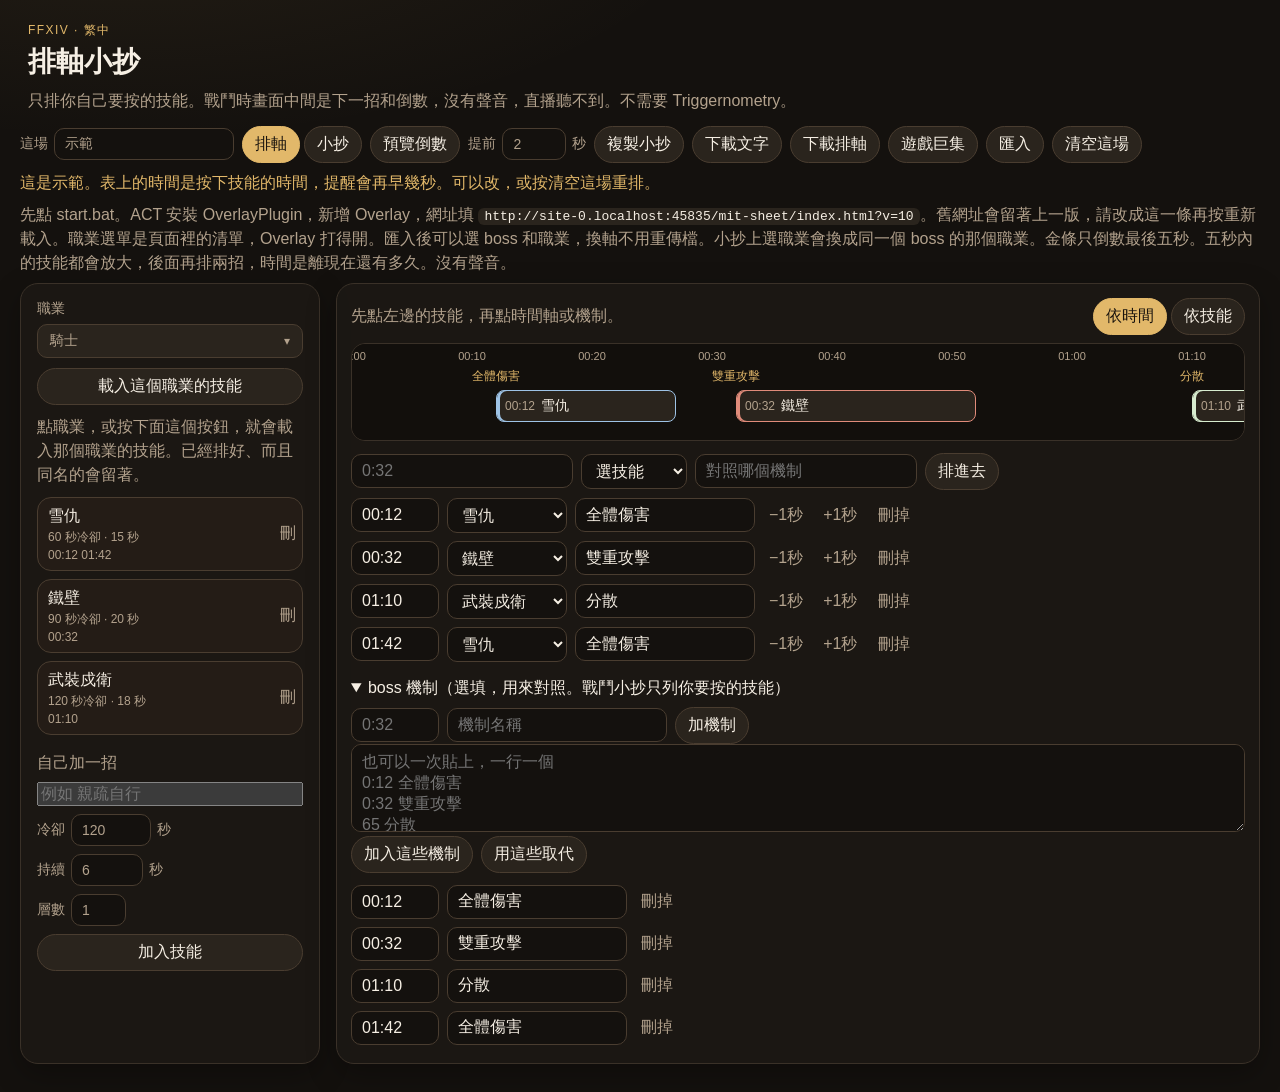
==== mit-sheet/index.html @ 3eadb002 "小抄上換職業會帶入同一個 boss 的那個職業排軸。 先前只改按鈕和技能表，占星已排好的施放還留在畫面上。現在選白魔法師會換成這場備份裡的白魔法師，沒有的職業不會被選上。  Co-authored-b" ====
<!DOCTYPE html>
<html lang="zh-Hant">
<head>
  <meta charset="UTF-8">
  <meta name="viewport" content="width=device-width, initial-scale=1">
  <title>排軸小抄</title>
  <link rel="stylesheet" href="styles.css?v=10">
</head>
<body class="mode-plan">
  <header class="top">
    <div class="brand">
      <p class="eyebrow">FFXIV · 繁中</p>
      <h1>排軸小抄</h1>
    </div>
    <p class="lede">只排你自己要按的技能。戰鬥時畫面中間是下一招和倒數，沒有聲音，直播聽不到。不需要 Triggernometry。</p>
  </header>

  <div class="toolbar">
    <label>這場
      <input id="fight-name" type="text" maxlength="40" placeholder="例如 M9S" autocomplete="off">
    </label>
    <div class="modes" role="tablist">
      <button type="button" id="mode-plan" data-act="mode" data-mode="plan" aria-pressed="true">排軸</button>
      <button type="button" id="mode-sheet" data-act="mode" data-mode="sheet" aria-pressed="false">小抄</button>
    </div>
    <button type="button" data-act="preview" title="跳到第一招前幾秒，看倒數開始後的畫面。沒有聲音。">預覽倒數</button>
    <label title="小抄會早這幾秒把下一招放大。表上的時間仍是你按下技能的時間。">提前
      <input id="lead" type="number" min="0" max="10" step="0.5" value="2" aria-label="提前提醒秒數">
      秒
    </label>
    <button type="button" data-act="copy">複製小抄</button>
    <button type="button" data-act="download" data-kind="text">下載文字</button>
    <button type="button" data-act="download" data-kind="json">下載排軸</button>
    <button type="button" data-act="download" data-kind="macro" title="會寫進遊戲聊天窗，直播看得到。這頁的倒數不會出聲。">遊戲巨集</button>
    <button type="button" data-act="import" title="小抄 json，或減傷表網站下載的整包備份">匯入</button>
    <button type="button" id="show-mit" data-act="show-mit" hidden>換軸</button>
    <input id="import-file" type="file" accept="application/json,.json" hidden>
    <button type="button" id="clear-plan" data-act="clear">清空這場</button>
  </div>
  <p id="status" class="status" role="status"></p>
  <p id="demo-note" class="demo-note" hidden>這是示範。表上的時間是按下技能的時間，提醒會再早幾秒。可以改，或按清空這場重排。</p>
    <p class="help">先點 start.bat。ACT 安裝 OverlayPlugin，新增 Overlay，網址填 <code id="origin-url">http://127.0.0.1:8766/?v=10</code>。舊網址會留著上一版，請改成這一條再按重新載入。職業選單是頁面裡的清單，Overlay 打得開。匯入後可以選 boss 和職業，換軸不用重傳檔。小抄上選職業會換成同一個 boss 的那個職業。金條只倒數最後五秒。五秒內的技能都會放大，後面再排兩招，時間是離現在還有多久。沒有聲音。</p>
  <div id="mit-import" class="mit-import" hidden>
    <p>同一份備份可以有同一個 boss 的不同職業。選 boss 和職業，再按帶進小抄。換軸不用重新匯入。</p>
    <div class="row">
      <label>Boss
        <span class="job-pick">
          <button type="button" id="mit-raid" data-act="mit-raid-menu" aria-haspopup="listbox" aria-expanded="false">選 boss</button>
          <div id="mit-raid-menu" class="job-menu" hidden role="listbox"></div>
        </span>
      </label>
      <label>職業
        <span class="job-pick">
          <button type="button" id="mit-job" data-act="mit-job-menu" aria-haspopup="listbox" aria-expanded="false">選職業</button>
          <div id="mit-job-menu" class="job-menu" hidden role="listbox"></div>
        </span>
      </label>
      <button type="button" data-act="mit-go">帶進小抄</button>
      <button type="button" data-act="mit-cancel">關閉</button>
    </div>
  </div>

  <div id="plan" class="plan">
    <aside class="skills-panel">
      <label class="field">職業
        <span class="job-pick">
          <button type="button" id="job" data-act="plan-job-menu" aria-haspopup="listbox" aria-expanded="false" aria-label="職業">選職業</button>
          <div id="plan-job-menu" class="job-menu" hidden role="listbox"></div>
        </span>
      </label>
      <button type="button" data-act="load-job">載入這個職業的技能</button>
      <p class="hint">點職業，或按下面這個按鈕，就會載入那個職業的技能。已經排好、而且同名的會留著。</p>
      <div id="skill-list"></div>
      <form id="skill-form" class="stack">
        <p class="form-title">自己加一招</p>
        <input id="skill-name" name="name" placeholder="例如 親疏自行" maxlength="24" autocomplete="off" required aria-label="技能名稱">
        <label>冷卻 <input name="cooldown" type="number" min="1" max="3600" value="120" required> 秒</label>
        <label>持續 <input name="duration" type="number" min="0" max="120" value="6" required> 秒</label>
        <label>層數 <input name="charges" type="number" min="1" max="9" value="1" required></label>
        <button type="submit">加入技能</button>
      </form>
    </aside>
    <main class="board">
      <div class="board-head">
        <p id="arm-hint">先點左邊的技能，再點時間軸或機制。</p>
        <div class="modes">
          <button type="button" id="group-time" data-act="group" data-group="time" aria-pressed="true">依時間</button>
          <button type="button" id="group-skill" data-act="group" data-group="skill" aria-pressed="false">依技能</button>
        </div>
      </div>
      <div id="timeline"></div>
      <div id="cast-list"></div>
      <details class="mech" open>
        <summary>boss 機制（選填，用來對照。戰鬥小抄只列你要按的技能）</summary>
        <form id="mech-form" class="row">
          <input name="time" type="text" placeholder="0:32" aria-label="機制時間" autocomplete="off">
          <input name="name" type="text" placeholder="機制名稱" maxlength="40" aria-label="機制名稱" autocomplete="off">
          <button type="submit">加機制</button>
        </form>
        <textarea id="paste" rows="4" placeholder="也可以一次貼上，一行一個&#10;0:12 全體傷害&#10;0:32 雙重攻擊&#10;65 分散"></textarea>
        <div class="row">
          <button type="button" data-act="paste-add">加入這些機制</button>
          <button type="button" data-act="paste-replace">用這些取代</button>
        </div>
        <div id="mech-list"></div>
      </details>
    </main>
  </div>

  <section id="sheet" class="sheet" hidden>
    <div class="sheet-bar">
      <label class="sheet-job">職業
        <span class="job-pick">
          <button type="button" id="sheet-job" data-act="job-menu" aria-haspopup="listbox" aria-expanded="false" aria-label="畫面上的職業">選職業</button>
          <div id="sheet-job-menu" class="job-menu" hidden role="listbox"></div>
        </span>
      </label>
      <button type="button" data-act="preview" title="跳到第一招前幾秒，看倒數開始後的畫面。沒有聲音。">預覽倒數</button>
      <p id="clock">--:--</p>
      <p id="act-status">尚未開始</p>
      <button type="button" data-act="practice">開始練習</button>
      <button type="button" data-act="pause">暫停</button>
      <button type="button" data-act="reset-clock">重來</button>
      <button type="button" data-act="import">匯入</button>
      <button type="button" data-act="mode" data-mode="plan">回排軸</button>
    </div>
    <p id="sheet-msg" class="sheet-msg"></p>
    <div class="hero wait" id="hero">
      <p id="hero-kicker"></p>
      <div id="hero-meter" class="meter" hidden><span id="hero-meter-fill"></span></div>
      <div id="hero-stack"></div>
      <p id="hero-warn"></p>
    </div>
    <ol id="next-two" class="next-two" hidden></ol>
    <ol id="sheet-list"></ol>
    <p class="hint sheet-hint">沒有聲音。金條只在最後五秒縮短。五秒內的技能都會放大，佇列再多兩招，顯示的是相對時間。選職業會換成這場備份裡同一個 boss 的那個職業。空白鍵開始或暫停練習，R 重來。</p>
  </section>

  <script src="skills.js?v=10"></script>
  <script src="logic.js?v=10"></script>
  <script src="app.js?v=10"></script>
</body>
</html>
---- mit-sheet/styles.css ----
:root {
  color-scheme: dark;
  --bg: #14110e;
  --side: #1c1814;
  --card: #2a241d;
  --card-line: #4a3d30;
  --text: #f6efe4;
  --muted: #b3a28d;
  --gold: #e2b86a;
  --danger: #e08b7a;
  --shadow: 0 10px 30px rgba(0, 0, 0, 0.28);
  font-family: "Microsoft JhengHei", "PingFang TC", "Noto Sans TC", sans-serif;
}

* { box-sizing: border-box; }

body {
  margin: 0;
  min-height: 100vh;
  background:
    radial-gradient(1200px 500px at 10% -10%, rgba(226, 184, 106, 0.08), transparent 50%),
    var(--bg);
  color: var(--text);
}

body.as-overlay.mode-sheet,
body.preview-overlay.mode-sheet {
  background: transparent;
  min-height: 0;
}

body.as-overlay.mode-sheet .top,
body.as-overlay.mode-sheet .toolbar,
body.as-overlay.mode-sheet .help,
body.as-overlay.mode-sheet .demo-note,
body.as-overlay.mode-sheet .status,
body.as-overlay.mode-sheet .sheet-hint,
body.preview-overlay.mode-sheet .top,
body.preview-overlay.mode-sheet .toolbar,
body.preview-overlay.mode-sheet .help,
body.preview-overlay.mode-sheet .demo-note,
body.preview-overlay.mode-sheet .status,
body.preview-overlay.mode-sheet .sheet-hint {
  display: none;
}

body.as-overlay.mode-sheet .sheet,
body.preview-overlay.mode-sheet .sheet {
  background: rgba(16, 14, 12, 0.46);
  border: 0;
  box-shadow: none;
  margin: 8px;
  padding: 8px 12px 10px;
  width: min(420px, calc(100vw - 16px));
}

body.as-overlay.mode-sheet #sheet-list,
body.preview-overlay.mode-sheet #sheet-list,
body.as-overlay.mode-sheet .sheet-msg,
body.preview-overlay.mode-sheet .sheet-msg,
body.as-overlay.mode-sheet #clock,
body.preview-overlay.mode-sheet #clock,
body.as-overlay.mode-sheet #act-status,
body.preview-overlay.mode-sheet #act-status,
body.as-overlay.mode-sheet [data-act="practice"],
body.preview-overlay.mode-sheet [data-act="practice"],
body.as-overlay.mode-sheet [data-act="pause"],
body.preview-overlay.mode-sheet [data-act="pause"],
body.as-overlay.mode-sheet [data-act="reset-clock"],
body.preview-overlay.mode-sheet [data-act="reset-clock"],
body.as-overlay.mode-sheet [data-act="import"],
body.preview-overlay.mode-sheet [data-act="import"] {
  display: none;
}

body.as-overlay.mode-sheet .hero,
body.preview-overlay.mode-sheet .hero {
  min-height: 0;
  padding: 2px 2px 6px;
  background: transparent;
}

body.as-overlay.mode-sheet #hero-skill,
body.preview-overlay.mode-sheet #hero-skill {
  font-size: 64px;
}

body.as-overlay.mode-sheet #hero-note,
body.preview-overlay.mode-sheet #hero-note {
  font-size: 18px;
}

body.as-overlay.mode-sheet .sheet-bar button,
body.preview-overlay.mode-sheet .sheet-bar button,
body.as-overlay.mode-sheet .sheet-bar select,
body.preview-overlay.mode-sheet .sheet-bar select {
  background: rgba(20, 17, 14, 0.35);
}

body.as-overlay.mode-sheet .sheet li,
body.as-overlay.mode-sheet .sheet-bar,
body.preview-overlay.mode-sheet .sheet li,
body.preview-overlay.mode-sheet .sheet-bar {
  text-shadow: 0 2px 0 #000, 0 0 8px #000;
}

body.as-overlay.mode-sheet .sheet-bar select,
body.preview-overlay.mode-sheet .sheet-bar select,
body.as-overlay.mode-sheet .sheet-bar button,
body.preview-overlay.mode-sheet .sheet-bar button {
  text-shadow: none;
}

button, input, select, textarea { font: inherit; color: inherit; }

button, .modes button, .toolbar > button, .stack button, .row button {
  background: #2a241d;
  border: 1px solid var(--card-line);
  border-radius: 999px;
  padding: 7px 12px;
  cursor: pointer;
}

button:hover, .skill-main:hover { border-color: var(--gold); }

button:focus-visible, input:focus-visible, select:focus-visible, textarea:focus-visible {
  outline: 2px solid var(--gold);
  outline-offset: 2px;
}

.modes button[aria-pressed="true"] {
  background: var(--gold);
  color: #1a140e;
  border-color: var(--gold);
}

.text-btn {
  background: transparent;
  border: 0;
  color: var(--muted);
  padding: 4px 6px;
}

.top {
  padding: 22px 28px 4px;
}

.eyebrow {
  margin: 0 0 4px;
  color: var(--gold);
  letter-spacing: 0.12em;
  font-size: 12px;
}

h1 { font-weight: 650; margin: 0; font-size: 28px; }

.lede {
  margin: 8px 0 0;
  max-width: 820px;
  color: var(--muted);
  line-height: 1.55;
}

body.mode-sheet .top,
body.mode-sheet .toolbar,
body.mode-sheet .help,
body.mode-sheet .demo-note,
body.mode-sheet .status,
body.mode-sheet .mit-import {
  display: none;
}

.toolbar, .row, .sheet-bar, .board-head {
  display: flex;
  flex-wrap: wrap;
  gap: 8px;
  align-items: center;
}

.toolbar { padding: 8px 20px 0; }

.toolbar label, .field, .stack label, .check {
  display: inline-flex;
  gap: 6px;
  align-items: center;
  color: var(--muted);
  font-size: 14px;
}

input[type="text"], input[type="number"], select, textarea {
  background: #14110e;
  border: 1px solid var(--card-line);
  border-radius: 10px;
  padding: 7px 10px;
}

textarea { width: 100%; resize: vertical; }

.field { display: flex; flex-direction: column; align-items: stretch; gap: 6px; }

#fight-name { width: 180px; }
#lead { width: 64px; }

.status, .demo-note, .help, .hint {
  margin: 8px 20px;
  color: var(--muted);
  line-height: 1.5;
}

.status:empty { display: none; }

.demo-note { color: var(--gold); }

.help-steps { margin-top: 0; }
.help-steps summary { cursor: pointer; color: var(--text); }
.help-steps ol { margin: 8px 0 0; padding-left: 1.3em; }
.help-steps li { margin: 4px 0; }

.mit-import {
  margin: 8px 20px;
  padding: 12px 14px;
  border: 1px solid var(--gold);
  border-radius: 14px;
  background: #241c16;
}
.mit-import[hidden] { display: none !important; }
.mit-import p { margin: 0 0 8px; }

.help code {
  color: var(--text);
  background: #2a241d;
  padding: 1px 6px;
  border-radius: 6px;
  white-space: nowrap;
}

.plan {
  display: grid;
  grid-template-columns: 300px 1fr;
  gap: 16px;
  padding: 0 20px 28px;
}

.plan[hidden], .sheet[hidden] { display: none !important; }

.skills-panel, .board, .sheet {
  background: rgba(28, 24, 20, 0.92);
  border: 1px solid #3a3128;
  border-radius: 18px;
  box-shadow: var(--shadow);
}

.skills-panel {
  padding: 16px;
  display: flex;
  flex-direction: column;
  gap: 10px;
  overflow: visible;
}

.skills-panel .hint, .board .hint { margin: 0; }

#skill-list {
  display: flex;
  flex-direction: column;
  gap: 8px;
  max-height: min(520px, calc(100vh - 460px));
  overflow: auto;
}

.skill {
  display: flex;
  gap: 4px;
  align-items: stretch;
  border: 1px solid var(--card-line);
  border-radius: 14px;
  background: #241c16;
}

.skill.on { border-color: var(--gold); }

.skill.bad { border-color: var(--danger); }

.skill-main {
  flex: 1;
  text-align: left;
  border: 0;
  background: transparent;
  border-radius: 14px;
  padding: 8px 10px;
  display: flex;
  flex-direction: column;
  gap: 2px;
  cursor: pointer;
}

.skill-name { font-size: 16px; }
.skill-meta, .skill-when { color: var(--muted); font-size: 12px; }
.skill.on .skill-when { color: var(--gold); }

.stack { display: flex; flex-direction: column; gap: 8px; }
.form-title { margin: 8px 0 0; color: var(--muted); }

.board { padding: 14px 14px 18px; min-width: 0; }

.board-head { justify-content: space-between; margin-bottom: 8px; }
#arm-hint { margin: 0; color: var(--muted); }

.ruler-scroll {
  overflow-x: auto;
  border: 1px solid #3a3128;
  border-radius: 14px;
  background: #120f0c;
}

.ruler { position: relative; min-height: 92px; }

.tick, .mech-mark, .pill { position: absolute; }

.tick {
  top: 6px;
  transform: translateX(-50%);
  color: var(--muted);
  font-size: 11px;
}

.mech-mark {
  top: 24px;
  transform: translateX(-50%);
  max-width: 108px;
  overflow: hidden;
  text-overflow: ellipsis;
  white-space: nowrap;
  background: transparent;
  border: 0;
  color: var(--gold);
  font-size: 12px;
  padding: 0 4px;
}

.pill {
  height: 32px;
  display: flex;
  align-items: center;
  gap: 6px;
  padding: 0 8px;
  border-radius: 8px;
  background: #2a241d;
  border: 1px solid var(--c, var(--gold));
  box-shadow: inset 3px 0 0 var(--c, var(--gold));
  cursor: grab;
  overflow: hidden;
  white-space: nowrap;
}

.pill.bad { border-color: var(--danger); box-shadow: inset 3px 0 0 var(--danger); }
.pill-time { color: var(--muted); font-size: 12px; }
.pill-name { font-size: 14px; }

#cast-list, #mech-list { display: flex; flex-direction: column; gap: 8px; margin-top: 12px; }

.cast, .adder {
  display: flex;
  flex-wrap: wrap;
  gap: 8px;
  align-items: center;
}

.cast input[type="text"] { width: 88px; }
.cast select { min-width: 120px; }
.cast input[aria-label="備註"], .cast input[aria-label="機制名稱"] { width: 180px; }

.cast.bad { background: rgba(224, 139, 122, 0.08); border-radius: 12px; padding: 4px; }

.warn { color: var(--danger); font-size: 13px; }

.skill-head {
  margin: 12px 0 0;
  color: var(--gold);
  font-size: 15px;
}

.mech { margin-top: 16px; }
.mech summary { cursor: pointer; color: var(--text); margin-bottom: 8px; }
.mech .row input[name="time"] { width: 88px; }
.mech .row input[name="name"] { width: 220px; }

.sheet { margin: 12px 20px 28px; padding: 16px 18px 22px; }
body.mode-sheet .sheet { margin-top: 16px; }

.sheet-bar { margin-bottom: 8px; }
.sheet-job {
  display: inline-flex;
  gap: 6px;
  align-items: center;
  color: var(--muted);
  font-size: 14px;
}
.job-pick { position: relative; }
#sheet-job { min-width: 128px; text-align: left; }
.job-menu {
  position: absolute;
  z-index: 30;
  top: calc(100% + 6px);
  left: 0;
  width: 168px;
  max-height: 240px;
  overflow: auto;
  padding: 6px;
  border: 1px solid var(--card-line);
  border-radius: 12px;
  background: rgba(20, 16, 12, 0.96);
  box-shadow: var(--shadow);
}
.job-menu[hidden] { display: none !important; }
.job-group { margin: 8px 8px 2px; color: var(--muted); font-size: 12px; }
.job-choice {
  display: block;
  width: 100%;
  text-align: left;
  border: 0;
  border-radius: 8px;
  background: transparent;
  padding: 6px 8px;
}
.job-choice.on { color: var(--gold); }
.skills-panel .job-pick { display: block; }
#job, #mit-raid, #mit-job, #sheet-job {
  display: inline-flex;
  justify-content: space-between;
  align-items: center;
  gap: 8px;
}
#job { width: 100%; border-radius: 10px; }
#job::after, #mit-raid::after, #mit-job::after, #sheet-job::after {
  content: "▾";
  color: var(--muted);
  font-size: 12px;
}
.skills-panel .job-menu { width: 100%; box-sizing: border-box; }
.mit-import label {
  display: inline-flex;
  gap: 8px;
  align-items: center;
  color: var(--muted);
}
.mit-import .job-pick button { min-width: 180px; }
.mit-import .job-menu { width: 280px; }
.sheet-msg { margin: 0 0 8px; color: var(--gold); line-height: 1.45; }
.sheet-msg:empty { display: none; }
#clock { margin: 0; min-width: 72px; font-variant-numeric: tabular-nums; color: var(--gold); font-size: 20px; }
#act-status { margin: 0; color: var(--muted); }

.hero {
  min-height: 0;
  display: flex;
  flex-direction: column;
  justify-content: center;
  align-items: flex-start;
  padding: 12px 8px 20px;
  border: 1px solid transparent;
  border-radius: 18px;
}

.hero.ready { border-color: var(--gold); }
.hero.now { background: rgba(226, 184, 106, 0.14); border-color: var(--gold); }

#hero-kicker, #hero-note, #hero-warn { margin: 0; }
#hero-kicker { color: var(--gold); letter-spacing: 0.08em; font-size: 32px; }
#hero-kicker:empty { display: none; }

.meter {
  position: relative;
  width: min(280px, 100%);
  height: 22px;
  margin: 8px 0 2px;
  border-radius: 999px;
  background: rgba(246, 239, 228, 0.16);
  overflow: hidden;
}
.meter[hidden] { display: none !important; }
#hero-meter-fill {
  display: block;
  height: 100%;
  width: 100%;
  transform-origin: left center;
  transform: scaleX(1);
  background: linear-gradient(90deg, rgba(226, 184, 106, 0.35), var(--gold));
  border-radius: inherit;
}
.hero.ready #hero-meter-fill,
.hero.now #hero-meter-fill { background: var(--gold); }

body.as-overlay.mode-sheet .meter,
body.preview-overlay.mode-sheet .meter {
  width: 100%;
  height: 22px;
}

.hero.compact { min-height: 0; padding: 2px 0 4px; }
.soon-row {
  display: flex;
  align-items: center;
  gap: 10px;
  margin: 6px 0;
}
.soon-row .digit {
  color: var(--gold);
  font-size: 64px;
  font-weight: 700;
  line-height: 0.9;
  min-width: 0.7em;
  text-align: center;
  font-variant-numeric: tabular-nums;
}
.soon-row img {
  width: 56px;
  height: 56px;
  border-radius: 10px;
  flex: none;
  background: rgba(0, 0, 0, 0.28);
}
.soon-row .n { margin: 0; font-size: 40px; font-weight: 700; line-height: 1.05; }
.soon-row .m { margin: 0; color: var(--muted); font-size: 16px; }
.hero-line {
  display: flex;
  align-items: center;
  gap: 10px;
}
.hero.compact .hero-line { gap: 8px; }
.hero.compact .hero-copy { display: contents; }
.hero.big .hero-copy { display: flex; flex-direction: column; min-width: 0; }
#hero-digit {
  color: var(--gold);
  font-size: 72px;
  font-weight: 700;
  line-height: 0.9;
  min-width: 0.7em;
  text-align: center;
  font-variant-numeric: tabular-nums;
}
#hero-digit[hidden] { display: none !important; }
.hero.compact #hero-when {
  color: var(--gold);
  min-width: 52px;
  font-variant-numeric: tabular-nums;
  font-size: 18px;
}
.hero.big #hero-when { display: none; }
#hero-icon {
  width: 72px;
  height: 72px;
  border-radius: 10px;
  flex: none;
  background: rgba(0, 0, 0, 0.28);
}
#hero-icon[hidden] { display: none !important; }
body.as-overlay.mode-sheet #hero-icon,
body.preview-overlay.mode-sheet #hero-icon {
  width: 56px;
  height: 56px;
}
body.as-overlay.mode-sheet .hero.compact #hero-icon,
body.preview-overlay.mode-sheet .hero.compact #hero-icon {
  width: 28px;
  height: 28px;
  border-radius: 6px;
}
body.as-overlay.mode-sheet .hero.big #hero-digit,
body.preview-overlay.mode-sheet .hero.big #hero-digit {
  font-size: 64px;
  text-shadow: 0 2px 0 #000, 0 0 12px #000;
}

.next-two {
  list-style: none;
  margin: 4px 0 0;
  padding: 0;
}
.next-two[hidden] { display: none !important; }
.next-two li {
  display: flex;
  align-items: center;
  gap: 8px;
  padding: 4px 0;
  border-top: 1px solid rgba(246, 239, 228, 0.16);
  font-size: 18px;
}
.next-two img {
  width: 28px;
  height: 28px;
  border-radius: 6px;
  flex: none;
}
.next-two .t {
  color: var(--gold);
  min-width: 52px;
  font-variant-numeric: tabular-nums;
}
.next-two .m { color: var(--muted); font-size: 13px; }
#hero-skill {
  margin: 6px 0;
  font-size: clamp(56px, 9vw, 112px);
  font-weight: 700;
  line-height: 1.05;
}
#hero-note { color: var(--muted); font-size: 28px; }
#hero-warn { color: var(--danger); margin-top: 8px; }

body.as-overlay.mode-sheet #hero-skill,
body.as-overlay.mode-sheet #hero-kicker,
body.as-overlay.mode-sheet #hero-note,
body.preview-overlay.mode-sheet #hero-skill,
body.preview-overlay.mode-sheet #hero-kicker,
body.preview-overlay.mode-sheet #hero-note {
  text-shadow: 0 2px 0 #000, 0 0 12px #000;
}

.hero.compact #hero-skill,
body.as-overlay.mode-sheet .hero.compact #hero-skill,
body.preview-overlay.mode-sheet .hero.compact #hero-skill {
  margin: 0;
  font-size: 18px;
  font-weight: 650;
  line-height: 1.2;
  text-shadow: none;
}
.hero.compact #hero-note,
body.as-overlay.mode-sheet .hero.compact #hero-note,
body.preview-overlay.mode-sheet .hero.compact #hero-note {
  margin: 0;
  font-size: 13px;
  text-shadow: none;
}

.sheet ol {
  list-style: none;
  margin: 0;
  padding: 0;
  max-height: 42vh;
  overflow: auto;
}

.sheet li {
  display: grid;
  grid-template-columns: 88px minmax(120px, 180px) 1fr auto;
  gap: 12px;
  align-items: baseline;
  padding: 8px 4px;
  border-top: 1px solid #3a3128;
  font-size: 22px;
}

ol.next-two {
  max-height: none;
  overflow: visible;
  margin: 4px 0 0;
}
ol.next-two li {
  display: flex;
  align-items: center;
  gap: 8px;
  padding: 4px 0;
  border-top: 1px solid rgba(246, 239, 228, 0.16);
  font-size: 18px;
}

.sheet li.past { opacity: 0.35; }
.sheet li.current { background: rgba(226, 184, 106, 0.12); border-radius: 10px; }
.sheet li .t { color: var(--gold); font-variant-numeric: tabular-nums; }
.sheet li .m { color: var(--muted); font-size: 16px; }
.sheet li .bad { color: var(--danger); font-size: 14px; }

.sheet-hint { margin: 12px 0 0; }

@media (max-width: 860px) {
  .top { flex-direction: column; align-items: flex-start; gap: 8px; }
  .plan { grid-template-columns: 1fr; }
  .skills-panel { max-height: none; }
  .sheet li { grid-template-columns: 72px 1fr; font-size: 18px; }
  #hero-note { font-size: 20px; }
}
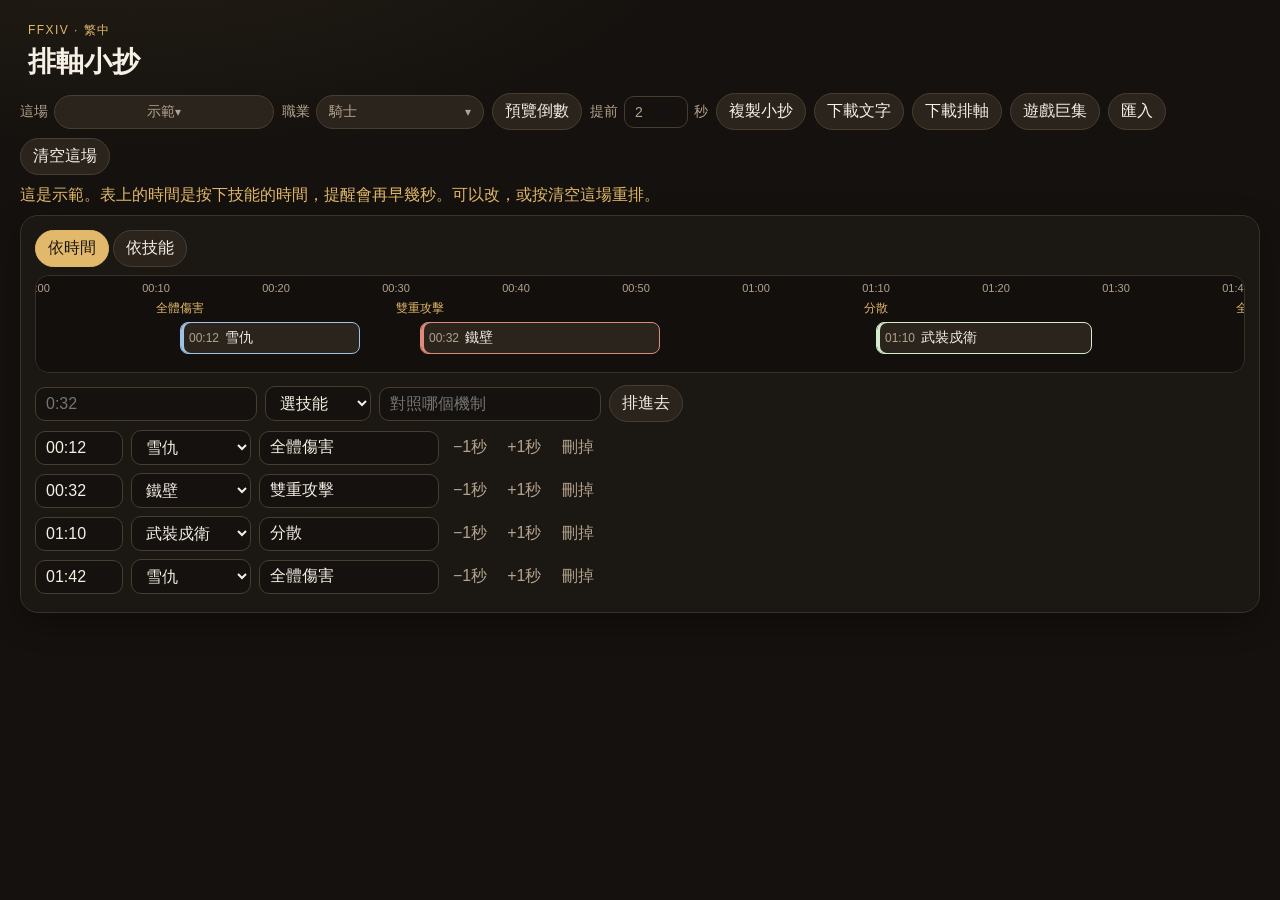
==== commit 53ead545: "排軸頁只留這場和職業，選了就換時間軸上的技能。 拿掉說明、技能清單、boss 機制和小抄分頁。這場改成匯入後可選的清單，職業會換成同一個 boss 的那條軸。  Co-authored-by: loc" ====
--- a/mit-sheet/index.html
+++ b/mit-sheet/index.html
@@ -4,7 +4,7 @@
   <meta charset="UTF-8">
   <meta name="viewport" content="width=device-width, initial-scale=1">
   <title>排軸小抄</title>
-  <link rel="stylesheet" href="styles.css?v=10">
+  <link rel="stylesheet" href="styles.css?v=11">
 </head>
 <body class="mode-plan">
   <header class="top">
@@ -12,17 +12,21 @@
       <p class="eyebrow">FFXIV · 繁中</p>
       <h1>排軸小抄</h1>
     </div>
-    <p class="lede">只排你自己要按的技能。戰鬥時畫面中間是下一招和倒數，沒有聲音，直播聽不到。不需要 Triggernometry。</p>
   </header>
 
   <div class="toolbar">
     <label>這場
-      <input id="fight-name" type="text" maxlength="40" placeholder="例如 M9S" autocomplete="off">
+      <span class="job-pick">
+        <button type="button" id="fight" data-act="fight-menu" aria-haspopup="listbox" aria-expanded="false" aria-label="這場">選這場</button>
+        <div id="fight-menu" class="job-menu" hidden role="listbox"></div>
+      </span>
     </label>
-    <div class="modes" role="tablist">
-      <button type="button" id="mode-plan" data-act="mode" data-mode="plan" aria-pressed="true">排軸</button>
-      <button type="button" id="mode-sheet" data-act="mode" data-mode="sheet" aria-pressed="false">小抄</button>
-    </div>
+    <label>職業
+      <span class="job-pick">
+        <button type="button" id="job" data-act="plan-job-menu" aria-haspopup="listbox" aria-expanded="false" aria-label="職業">選職業</button>
+        <div id="plan-job-menu" class="job-menu" hidden role="listbox"></div>
+      </span>
+    </label>
     <button type="button" data-act="preview" title="跳到第一招前幾秒，看倒數開始後的畫面。沒有聲音。">預覽倒數</button>
     <label title="小抄會早這幾秒把下一招放大。表上的時間仍是你按下技能的時間。">提前
       <input id="lead" type="number" min="0" max="10" step="0.5" value="2" aria-label="提前提醒秒數">
@@ -32,57 +36,16 @@
     <button type="button" data-act="download" data-kind="text">下載文字</button>
     <button type="button" data-act="download" data-kind="json">下載排軸</button>
     <button type="button" data-act="download" data-kind="macro" title="會寫進遊戲聊天窗，直播看得到。這頁的倒數不會出聲。">遊戲巨集</button>
-    <button type="button" data-act="import" title="小抄 json，或減傷表網站下載的整包備份">匯入</button>
-    <button type="button" id="show-mit" data-act="show-mit" hidden>換軸</button>
+    <button type="button" data-act="import" title="可匯入多份。這場的清單裡選 boss 和職業">匯入</button>
     <input id="import-file" type="file" accept="application/json,.json" hidden>
     <button type="button" id="clear-plan" data-act="clear">清空這場</button>
   </div>
   <p id="status" class="status" role="status"></p>
   <p id="demo-note" class="demo-note" hidden>這是示範。表上的時間是按下技能的時間，提醒會再早幾秒。可以改，或按清空這場重排。</p>
-    <p class="help">先點 start.bat。ACT 安裝 OverlayPlugin，新增 Overlay，網址填 <code id="origin-url">http://127.0.0.1:8766/?v=10</code>。舊網址會留著上一版，請改成這一條再按重新載入。職業選單是頁面裡的清單，Overlay 打得開。匯入後可以選 boss 和職業，換軸不用重傳檔。小抄上選職業會換成同一個 boss 的那個職業。金條只倒數最後五秒。五秒內的技能都會放大，後面再排兩招，時間是離現在還有多久。沒有聲音。</p>
-  <div id="mit-import" class="mit-import" hidden>
-    <p>同一份備份可以有同一個 boss 的不同職業。選 boss 和職業，再按帶進小抄。換軸不用重新匯入。</p>
-    <div class="row">
-      <label>Boss
-        <span class="job-pick">
-          <button type="button" id="mit-raid" data-act="mit-raid-menu" aria-haspopup="listbox" aria-expanded="false">選 boss</button>
-          <div id="mit-raid-menu" class="job-menu" hidden role="listbox"></div>
-        </span>
-      </label>
-      <label>職業
-        <span class="job-pick">
-          <button type="button" id="mit-job" data-act="mit-job-menu" aria-haspopup="listbox" aria-expanded="false">選職業</button>
-          <div id="mit-job-menu" class="job-menu" hidden role="listbox"></div>
-        </span>
-      </label>
-      <button type="button" data-act="mit-go">帶進小抄</button>
-      <button type="button" data-act="mit-cancel">關閉</button>
-    </div>
-  </div>
 
   <div id="plan" class="plan">
-    <aside class="skills-panel">
-      <label class="field">職業
-        <span class="job-pick">
-          <button type="button" id="job" data-act="plan-job-menu" aria-haspopup="listbox" aria-expanded="false" aria-label="職業">選職業</button>
-          <div id="plan-job-menu" class="job-menu" hidden role="listbox"></div>
-        </span>
-      </label>
-      <button type="button" data-act="load-job">載入這個職業的技能</button>
-      <p class="hint">點職業，或按下面這個按鈕，就會載入那個職業的技能。已經排好、而且同名的會留著。</p>
-      <div id="skill-list"></div>
-      <form id="skill-form" class="stack">
-        <p class="form-title">自己加一招</p>
-        <input id="skill-name" name="name" placeholder="例如 親疏自行" maxlength="24" autocomplete="off" required aria-label="技能名稱">
-        <label>冷卻 <input name="cooldown" type="number" min="1" max="3600" value="120" required> 秒</label>
-        <label>持續 <input name="duration" type="number" min="0" max="120" value="6" required> 秒</label>
-        <label>層數 <input name="charges" type="number" min="1" max="9" value="1" required></label>
-        <button type="submit">加入技能</button>
-      </form>
-    </aside>
     <main class="board">
       <div class="board-head">
-        <p id="arm-hint">先點左邊的技能，再點時間軸或機制。</p>
         <div class="modes">
           <button type="button" id="group-time" data-act="group" data-group="time" aria-pressed="true">依時間</button>
           <button type="button" id="group-skill" data-act="group" data-group="skill" aria-pressed="false">依技能</button>
@@ -90,20 +53,6 @@
       </div>
       <div id="timeline"></div>
       <div id="cast-list"></div>
-      <details class="mech" open>
-        <summary>boss 機制（選填，用來對照。戰鬥小抄只列你要按的技能）</summary>
-        <form id="mech-form" class="row">
-          <input name="time" type="text" placeholder="0:32" aria-label="機制時間" autocomplete="off">
-          <input name="name" type="text" placeholder="機制名稱" maxlength="40" aria-label="機制名稱" autocomplete="off">
-          <button type="submit">加機制</button>
-        </form>
-        <textarea id="paste" rows="4" placeholder="也可以一次貼上，一行一個&#10;0:12 全體傷害&#10;0:32 雙重攻擊&#10;65 分散"></textarea>
-        <div class="row">
-          <button type="button" data-act="paste-add">加入這些機制</button>
-          <button type="button" data-act="paste-replace">用這些取代</button>
-        </div>
-        <div id="mech-list"></div>
-      </details>
     </main>
   </div>
 
@@ -136,8 +85,8 @@
     <p class="hint sheet-hint">沒有聲音。金條只在最後五秒縮短。五秒內的技能都會放大，佇列再多兩招，顯示的是相對時間。選職業會換成這場備份裡同一個 boss 的那個職業。空白鍵開始或暫停練習，R 重來。</p>
   </section>
 
-  <script src="skills.js?v=10"></script>
-  <script src="logic.js?v=10"></script>
-  <script src="app.js?v=10"></script>
+  <script src="skills.js?v=11"></script>
+  <script src="logic.js?v=11"></script>
+  <script src="app.js?v=11"></script>
 </body>
 </html>
--- a/mit-sheet/styles.css
+++ b/mit-sheet/styles.css
@@ -235,9 +235,7 @@
 }
 
 .plan {
-  display: grid;
-  grid-template-columns: 300px 1fr;
-  gap: 16px;
+  display: block;
   padding: 0 20px 28px;
 }
 
@@ -431,8 +429,10 @@
   align-items: center;
   gap: 8px;
 }
-#job { width: 100%; border-radius: 10px; }
-#job::after, #mit-raid::after, #mit-job::after, #sheet-job::after {
+#job, #fight { min-width: 168px; }
+#fight { min-width: 220px; }
+#fight-menu { width: 280px; }
+#job::after, #fight::after, #mit-raid::after, #mit-job::after, #sheet-job::after {
   content: "▾";
   color: var(--muted);
   font-size: 12px;
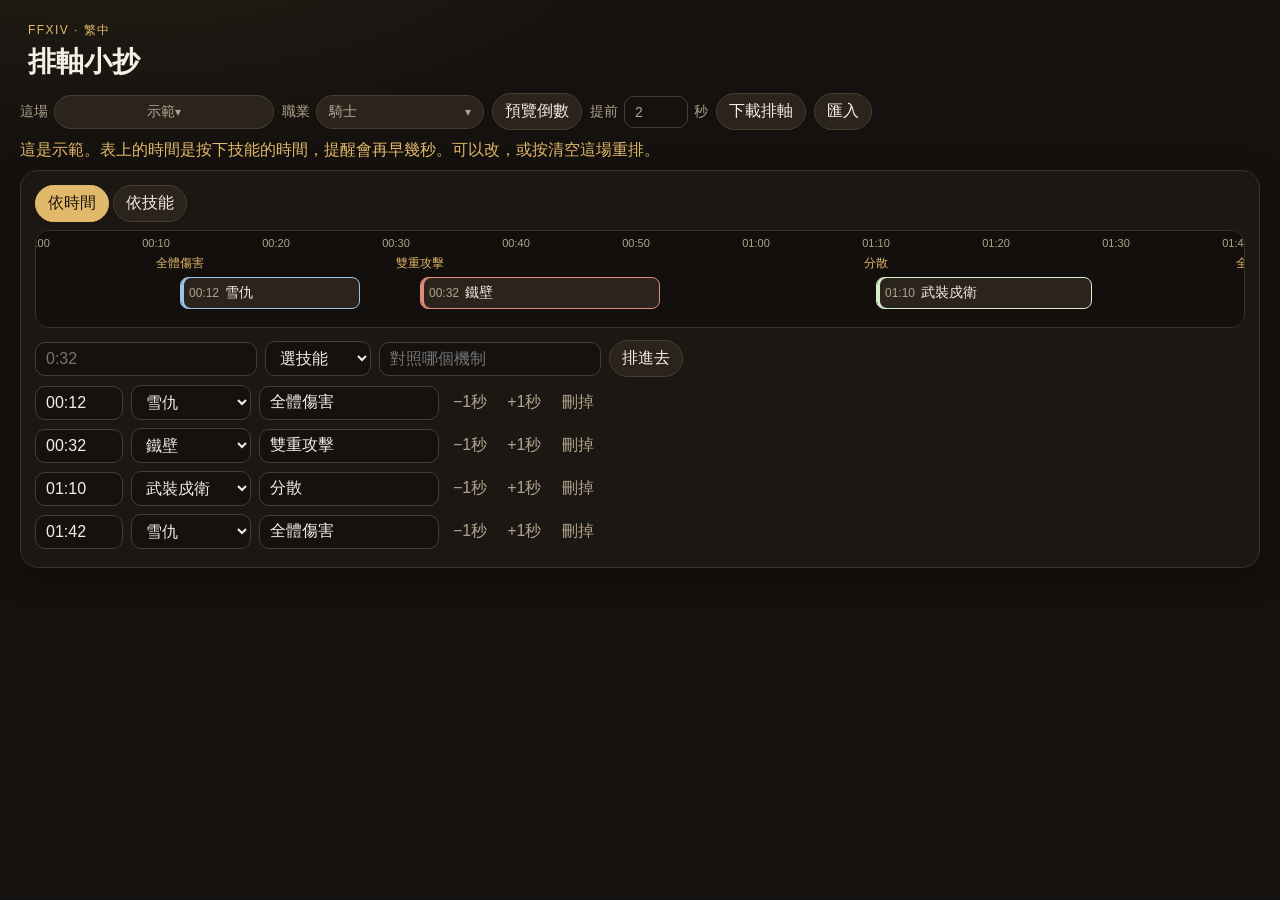
==== commit af9db627: "拿掉複製小抄、下載文字、遊戲巨集和清空這場。 Co-authored-by: locha0519 <locha0519@users.noreply.github.com>" ====
--- a/mit-sheet/index.html
+++ b/mit-sheet/index.html
@@ -32,13 +32,9 @@
       <input id="lead" type="number" min="0" max="10" step="0.5" value="2" aria-label="提前提醒秒數">
       秒
     </label>
-    <button type="button" data-act="copy">複製小抄</button>
-    <button type="button" data-act="download" data-kind="text">下載文字</button>
     <button type="button" data-act="download" data-kind="json">下載排軸</button>
-    <button type="button" data-act="download" data-kind="macro" title="會寫進遊戲聊天窗，直播看得到。這頁的倒數不會出聲。">遊戲巨集</button>
     <button type="button" data-act="import" title="可匯入多份。這場的清單裡選 boss 和職業">匯入</button>
     <input id="import-file" type="file" accept="application/json,.json" hidden>
-    <button type="button" id="clear-plan" data-act="clear">清空這場</button>
   </div>
   <p id="status" class="status" role="status"></p>
   <p id="demo-note" class="demo-note" hidden>這是示範。表上的時間是按下技能的時間，提醒會再早幾秒。可以改，或按清空這場重排。</p>
